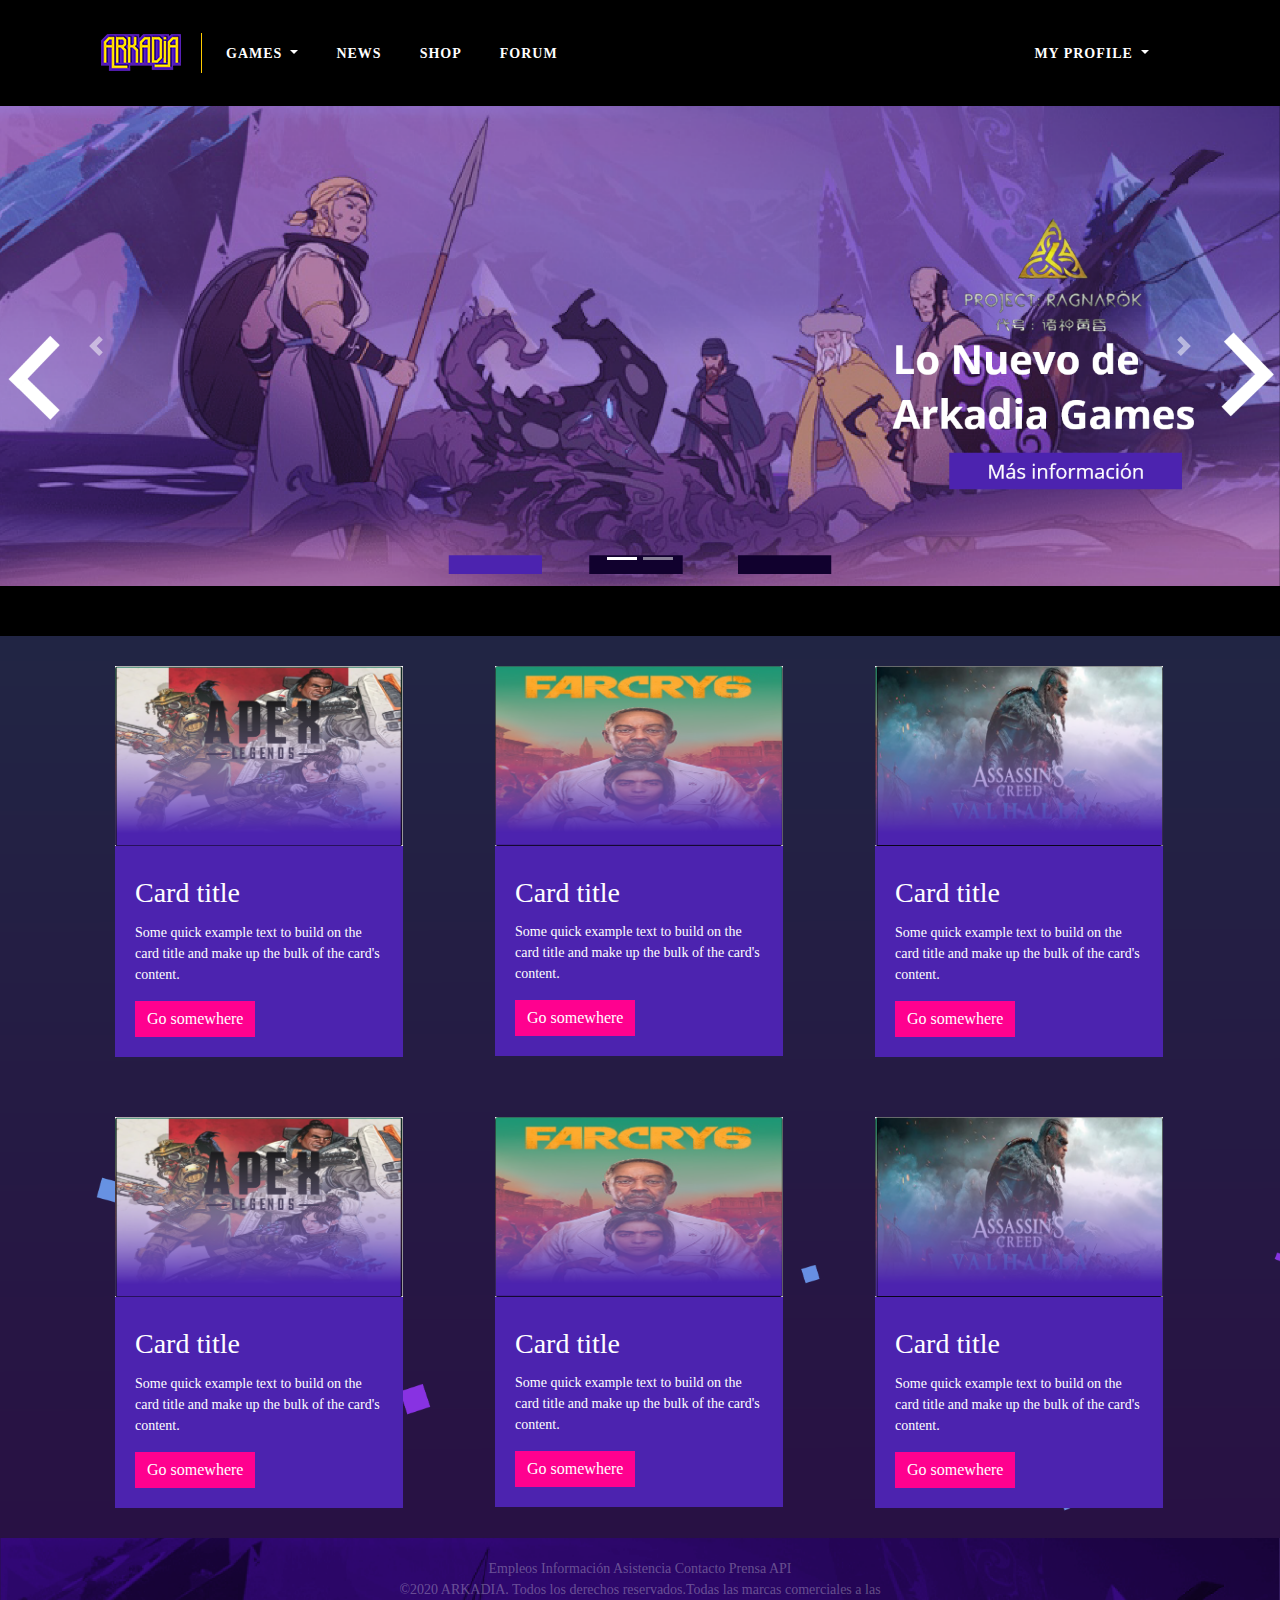
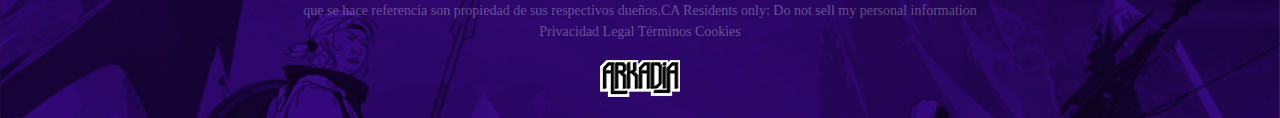
==== shop.html @ a9bccc65 "Add files via upload" ====
<!doctype html>
<html>
<head>
<meta charset="utf-8">
<meta name="viewport" content="width=device-width, initial-scale=1.0">
<title>Arkadia Home</title>
	
<link rel="stylesheet" href="css/bootstrap.min.css">
<link rel="stylesheet" href="css/bootstrap-custom.css">
<link rel="stylesheet" href="css/style.css">
</head>

<body>
	<header>
		<div class="container">
			
			<nav class="navbar navbar-expand-lg navbar-light bg-light">
				<a class="navbar-brand" href="index.html"><img src="img/Arkadia_Logo.png" alt="logotipo Arkadia" class="img-fluid imag"></a>
				<button class="navbar-toggler" type="button" data-toggle="collapse" data-target="#navbar" aria-controls="navbar" aria-expanded="false" aria-label="Toggle navigation">
					<span class="navbar-toggler-icon"></span>
				</button>
			  	<div class="collapse navbar-collapse" id="navbar">
					<ul class="navbar-nav mr-auto">
					  	<li class="nav-item dropdown">
							<a class="nav-link dropdown-toggle" href="#" id="navbarDrop" role="button" data-toggle="dropdown" aria-haspopup="true" aria-expanded="false">
							  Games
							</a>
							<div class="dropdown-menu" aria-labelledby="navbarDrop">
								  <a class="dropdown-item" href="#">...</a>
								  <a class="dropdown-item" href="#">...</a>
								  <div class="dropdown-divider"></div>
								  <a class="dropdown-item" href="#">...</a>
							</div>
					  	</li>
				  		<li class="nav-item">
							<a class="nav-link" href="news.html">News</a>
				  		</li>
						<li class="nav-item">
							<a class="nav-link" href="shop.html">Shop</a>
				  		</li>
						<li class="nav-item">
							<a class="nav-link" href="#">Forum</a>
				  		</li>
					</ul>
					<ul class="navbar-nav ml-auto">
						<li class="nav-item dropdown">
							<a class="nav-link dropdown-toggle" href="#" id="navbarDropdown" role="button" data-toggle="dropdown" aria-haspopup="true" aria-expanded="false">
							  My Profile
							</a>
							<div class="dropdown-menu" aria-labelledby="navbarDropdown">
								  <a class="dropdown-item" href="#">...</a>
								  <a class="dropdown-item" href="#">...</a>
								  <div class="dropdown-divider"></div>
								  <a class="dropdown-item" href="#">...</a>
							</div>
					  	</li>
					</ul>
				</div>
			</nav>

		</div>	
	</header>

	<section id="Carrausel">
		<div id="carouselExampleControls" class="carousel slide shop-car" data-ride="carousel">
		  <ol class="carousel-indicators">
			<li data-target="#carouselExampleControls" data-slide-to="0" class="active"></li>
			<li data-target="#carouselExampleControls" data-slide-to="1"></li>
		  </ol>
		  <div class="carousel-inner">
			<div class="carousel-item active">
			  <img class="d-block w-100" src="img/carrausel.png" alt="First slide">
			</div>
			<div class="carousel-item">
			  <img class="d-block w-100" src="img/carrausel.png" alt="Second slide">
			</div>
		  </div>
		  <a class="carousel-control-prev" href="#carouselExampleControls" role="button" data-slide="prev">
			<span class="carousel-control-prev-icon" aria-hidden="true"></span>
			<span class="sr-only">Previous</span>
		  </a>
		  <a class="carousel-control-next" href="#carouselExampleControls" role="button" data-slide="next">
			<span class="carousel-control-next-icon" aria-hidden="true"></span>
			<span class="sr-only">Next</span>
		  </a>
		</div>
		
	</section>

	<section id="shop-slide" class="section">
		<div class="container">
			<div class="row">
				<article class="col-md-4 col-sm-6">
					<div class="card cshop" style="width: 18rem;">
					  <img class="card-img-top" src="img/shop001nc.png" alt="Card image cap">
					  <div class="card-body">
					    <h3 class="card-title">Card title</h5>
					    <p class="card-text">Some quick example text to build on the card title and make up the bulk of the card's content.</p>
					    <a href="#" class="btns btn btn-primary">Go somewhere</a>
					  </div>
					</div>
				</article>

				<article class="col-md-4 col-sm-6">
					<div class="card cshop" style="width: 18rem;">
					  <img class="card-img-top" src="img/shop002nc.png" alt="Card image cap">
					  <div class="card-body">
					    <h3 class="card-title">Card title</h5>
					    <p class="card-text">Some quick example text to build on the card title and make up the bulk of the card's content.</p>
					    <a href="#" class="btns btn btn-primary">Go somewhere</a>
					  </div>
					</div>
				</article>

				<article class="col-md-4 col-sm-6">
					<div class="card cshop" style="width: 18rem;">
					  <img class="card-img-top" src="img/shop003nc.png" alt="Card image cap">
					  <div class="card-body">
					    <h3 class="card-title">Card title</h5>
					    <p class="card-text">Some quick example text to build on the card title and make up the bulk of the card's content.</p>
					    <a href="#" class="btns btn btn-primary">Go somewhere</a>
					  </div>
					</div>
				</article>

				<article class="col-md-4 col-sm-6">
					<div class="card cshop" style="width: 18rem;">
					  <img class="card-img-top" src="img/shop001nc.png" alt="Card image cap">
					  <div class="card-body">
					    <h3 class="card-title">Card title</h5>
					    <p class="card-text">Some quick example text to build on the card title and make up the bulk of the card's content.</p>
					    <a href="#" class="btns btn btn-primary">Go somewhere</a>
					  </div>
					</div>
				</article>

				<article class="col-md-4 col-sm-6">
					<div class="card cshop" style="width: 18rem;">
					  <img class="card-img-top" src="img/shop002nc.png" alt="Card image cap">
					  <div class="card-body">
					    <h3 class="card-title">Card title</h5>
					    <p class="card-text">Some quick example text to build on the card title and make up the bulk of the card's content.</p>
					    <a href="#" class="btns btn btn-primary">Go somewhere</a>
					  </div>
					</div>
				</article>

				<article class="col-md-4 col-sm-6">
					<div class="card cshop" style="width: 18rem;">
					  <img class="card-img-top" src="img/shop003nc.png" alt="Card image cap">
					  <div class="card-body">
					    <h3 class="card-title">Card title</h5>
					    <p class="card-text">Some quick example text to build on the card title and make up the bulk of the card's content.</p>
					    <a href="#" class="btns btn btn-primary">Go somewhere</a>
					  </div>
					</div>
				</article>
			</div>
		</div>
	</section>
	
	<section id="" class="section">		
		<div class="container">

			
		</div>
	</section>
	
	<footer>
		<p> Empleos   Información   Asistencia   Contacto   Prensa   API <br>©2020 ARKADIA. Todos los derechos reservados.Todas las marcas comerciales a las <br>que se hace referencia son propiedad de sus respectivos dueños.CA Residents only: Do not sell my personal information <br>Privacidad      Legal      Términos     Cookies</p>

		<img src="img/Arkadia_LogoG.png" alt="logotipo Arkadia" class="img-fluid">
	</footer>
	
	<script src="js/jquery.min.js"></script>
	<script src="js/bootstrap.min.js"></script>
	
</body>
</html>
---- css/style.css ----
body{
	font-family: Open Sans;
	font-size: 14px;
	color: #fff;
	background-image: url(../img/Fondo_Main.png);
	background-repeat: no-repeat;
	background-size: cover;
}

h3{
	margin-top: 10px;
	text-align: left;
}

header{
	background-color: #000;
	padding: 20px 0px;
}

header .container{
	text-align: left;
}

header a{
	color: #FFFFFF;
}

header a:hover{
	color: #FFFFFF;
}


header .imag{
	padding-right: 20px;
	border-right: 1px solid #FFCC00;
}

header .list{
	text-align: left;
	font-size: 25px;
	margin: 5px 15px 10px;
}

.imag{
	border-left: 1px solid #ffcc0;
}

footer{
	padding: 20px 0px;
	color: rgba(255, 255, 255, 0.3);
	text-align: center;
	background-image: url(../img/Footer.png);
	background-repeat: no-repeat;
	background-size: cover;
}

footer p{
	text-align: center;
}

#games h2, #new h2{
	text-align: left;
}

#games{
	text-align: center;
	border-top: 6px solid #FFCC00; 
	margin-top: 15px;
	margin-bottom: 10px;
	padding-top: 10px;
}

#games a, #new a{
	color: #FF018F;
	margin-left: 30px;
	margin-top: 12px;
	font-size: 16px;
}

#new{
	text-align: center;
	margin-top: 15px;
	margin-bottom: 10px;
	padding-top: 10px;
	border-bottom: 6px solid #FFCC00;
}

#new .info-new{
	padding: 40px;
	height: 300px;
}

.titles{
	font-size: 10px;
	color: #C4C4C4;
}

#new .info-new{
	background-color: #240F4A;
	margin: 20px 0 30px;
	padding-left: 30px;
}

#new p{
	font-size: 12px;
	text-align: left;
}

#news p{
	font-size: 12px;
	font-weight: 100;
}

#news img{
	margin-bottom: 15px;
}

.shop-car{
	border-bottom: 50px solid #000;
}

#shop-slide{
	text-align: center;
}

.cshop{
	border-radius: 0px;
	border: 0px solid #000;
	margin: 30px;
}

.card-body{

	background-color: #4c23af;
}

.btns{
	background-color: #ff018f;
	border: 0px solid #000;
	border-radius: 0px;
}

#shop-slide h3, p{
	text-align: left;
}

#shop-slide{
	text-align: left;
}
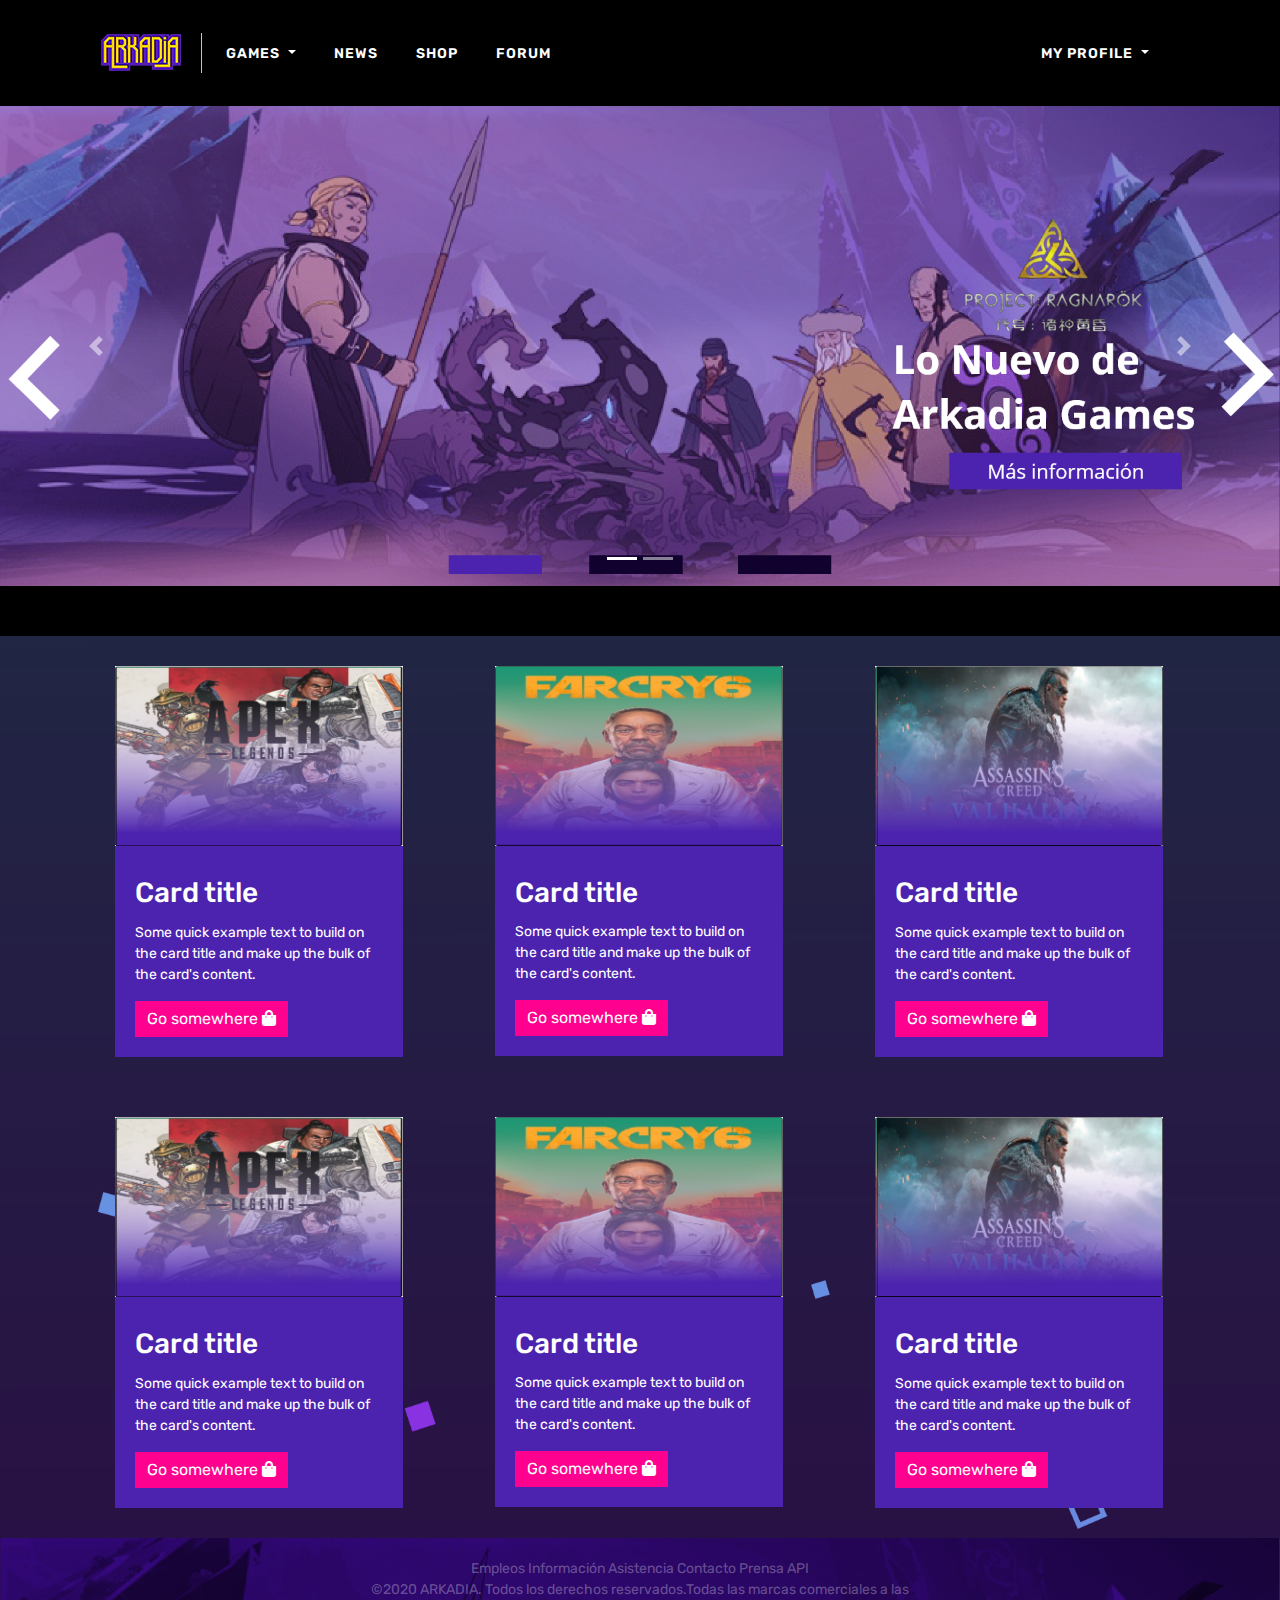
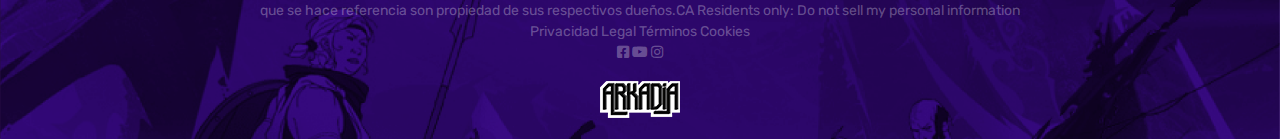
==== commit 7f35eccc: "Add files via upload" ====
--- a/shop.html
+++ b/shop.html
@@ -1,13 +1,16 @@
 <!doctype html>
 <html>
-<head>
-<meta charset="utf-8">
-<meta name="viewport" content="width=device-width, initial-scale=1.0">
-<title>Arkadia Home</title>
+	<head>
+	<meta charset="utf-8">
+	<meta name="viewport" content="width=device-width, initial-scale=1.0">
+	<meta name="keywords" content="juegos, games, digital content, contenido digital, tienda, shop">
+	<meta name="description" content="Tienda digital de la web de arkadia games">
+	<title>Shop</title>
 	
-<link rel="stylesheet" href="css/bootstrap.min.css">
-<link rel="stylesheet" href="css/bootstrap-custom.css">
-<link rel="stylesheet" href="css/style.css">
+	<link rel="stylesheet" href="css/bootstrap.min.css">
+	<link rel="stylesheet" href="css/bootstrap-custom.css">
+	<link rel="stylesheet" href="css/style.css">
+	<link href="https://cdnjs.cloudflare.com/ajax/libs/font-awesome/5.12.1/css/all.min.css" rel="stylesheet">
 </head>
 
 <body>
@@ -48,8 +51,8 @@
 							  My Profile
 							</a>
 							<div class="dropdown-menu" aria-labelledby="navbarDropdown">
-								  <a class="dropdown-item" href="#">...</a>
-								  <a class="dropdown-item" href="#">...</a>
+								  <a class="dropdown-item" href="login.html">LogIn</a>
+								  <a class="dropdown-item" href="#"><i class="fas fa-shopping-cart"></i></a>
 								  <div class="dropdown-divider"></div>
 								  <a class="dropdown-item" href="#">...</a>
 							</div>
@@ -96,7 +99,7 @@
 					  <div class="card-body">
 					    <h3 class="card-title">Card title</h5>
 					    <p class="card-text">Some quick example text to build on the card title and make up the bulk of the card's content.</p>
-					    <a href="#" class="btns btn btn-primary">Go somewhere</a>
+					    <a href="#" class="btns btn btn-primary">Go somewhere <i class="fas fa-shopping-bag"></i></a>
 					  </div>
 					</div>
 				</article>
@@ -107,7 +110,7 @@
 					  <div class="card-body">
 					    <h3 class="card-title">Card title</h5>
 					    <p class="card-text">Some quick example text to build on the card title and make up the bulk of the card's content.</p>
-					    <a href="#" class="btns btn btn-primary">Go somewhere</a>
+					    <a href="#" class="btns btn btn-primary">Go somewhere <i class="fas fa-shopping-bag"></i></a>
 					  </div>
 					</div>
 				</article>
@@ -118,7 +121,7 @@
 					  <div class="card-body">
 					    <h3 class="card-title">Card title</h5>
 					    <p class="card-text">Some quick example text to build on the card title and make up the bulk of the card's content.</p>
-					    <a href="#" class="btns btn btn-primary">Go somewhere</a>
+					    <a href="#" class="btns btn btn-primary">Go somewhere <i class="fas fa-shopping-bag"></i></a>
 					  </div>
 					</div>
 				</article>
@@ -129,7 +132,7 @@
 					  <div class="card-body">
 					    <h3 class="card-title">Card title</h5>
 					    <p class="card-text">Some quick example text to build on the card title and make up the bulk of the card's content.</p>
-					    <a href="#" class="btns btn btn-primary">Go somewhere</a>
+					    <a href="#" class="btns btn btn-primary">Go somewhere <i class="fas fa-shopping-bag"></i></a>
 					  </div>
 					</div>
 				</article>
@@ -140,7 +143,7 @@
 					  <div class="card-body">
 					    <h3 class="card-title">Card title</h5>
 					    <p class="card-text">Some quick example text to build on the card title and make up the bulk of the card's content.</p>
-					    <a href="#" class="btns btn btn-primary">Go somewhere</a>
+					    <a href="#" class="btns btn btn-primary">Go somewhere <i class="fas fa-shopping-bag"></i></a>
 					  </div>
 					</div>
 				</article>
@@ -151,7 +154,7 @@
 					  <div class="card-body">
 					    <h3 class="card-title">Card title</h5>
 					    <p class="card-text">Some quick example text to build on the card title and make up the bulk of the card's content.</p>
-					    <a href="#" class="btns btn btn-primary">Go somewhere</a>
+					    <a href="#" class="btns btn btn-primary">Go somewhere <i class="fas fa-shopping-bag"></i></a>
 					  </div>
 					</div>
 				</article>
@@ -167,7 +170,8 @@
 	</section>
 	
 	<footer>
-		<p> Empleos   Información   Asistencia   Contacto   Prensa   API <br>©2020 ARKADIA. Todos los derechos reservados.Todas las marcas comerciales a las <br>que se hace referencia son propiedad de sus respectivos dueños.CA Residents only: Do not sell my personal information <br>Privacidad      Legal      Términos     Cookies</p>
+		<p> Empleos   Información   Asistencia   Contacto   Prensa   API <br>©2020 ARKADIA. Todos los derechos reservados.Todas las marcas comerciales a las <br>que se hace referencia son propiedad de sus respectivos dueños.CA Residents only: Do not sell my personal information <br>Privacidad      Legal      Términos     Cookies <br><i class="fab fa-facebook-square"></i> 
+		<i class="fab fa-youtube"></i> <i class="fab fa-instagram"></i></p>
 
 		<img src="img/Arkadia_LogoG.png" alt="logotipo Arkadia" class="img-fluid">
 	</footer>
--- a/css/style.css
+++ b/css/style.css
@@ -1,5 +1,8 @@
+@import url('https://fonts.googleapis.com/css2?family=Rubik&display=swap');
+
+
 body{
-	font-family: Open Sans;
+	font-family: 'Rubik', Open Sans;
 	font-size: 14px;
 	color: #fff;
 	background-image: url(../img/Fondo_Main.png);
@@ -60,6 +63,10 @@
 
 #games h2, #new h2{
 	text-align: left;
+}
+
+.info-game{
+	padding-top: 20px;
 }
 
 #games{
@@ -146,4 +153,26 @@
 
 #shop-slide{
 	text-align: left;
+}
+
+#abouticons{
+	background-color: #101011;
+}
+
+#abouticons h3{
+	color: #fff;
+	font-size: 20px;
+}
+
+#abouticons p{
+	font-size: 12px;
+}
+
+#abouticons i{
+	font-size: 32px;
+	color: #4859fc;
+}
+
+#abouticons .row{
+	margin-bottom: 3%;
 }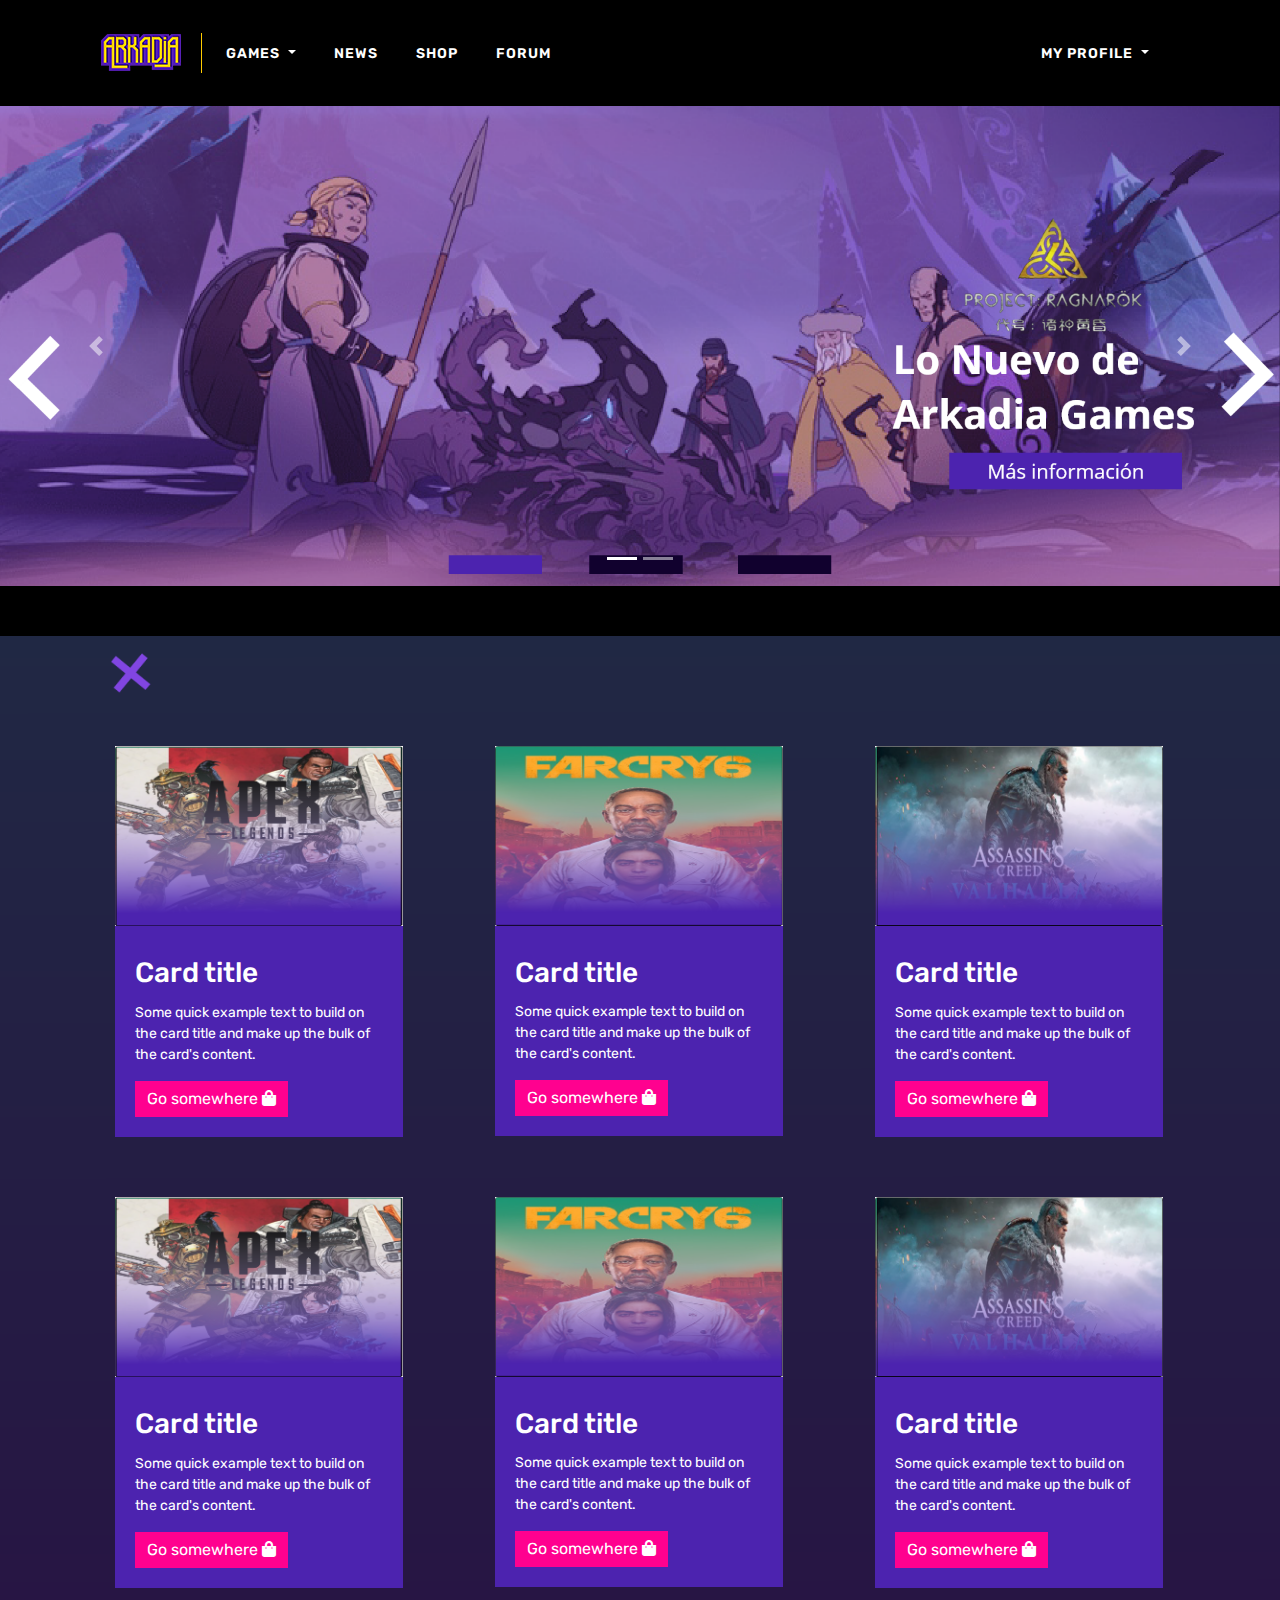
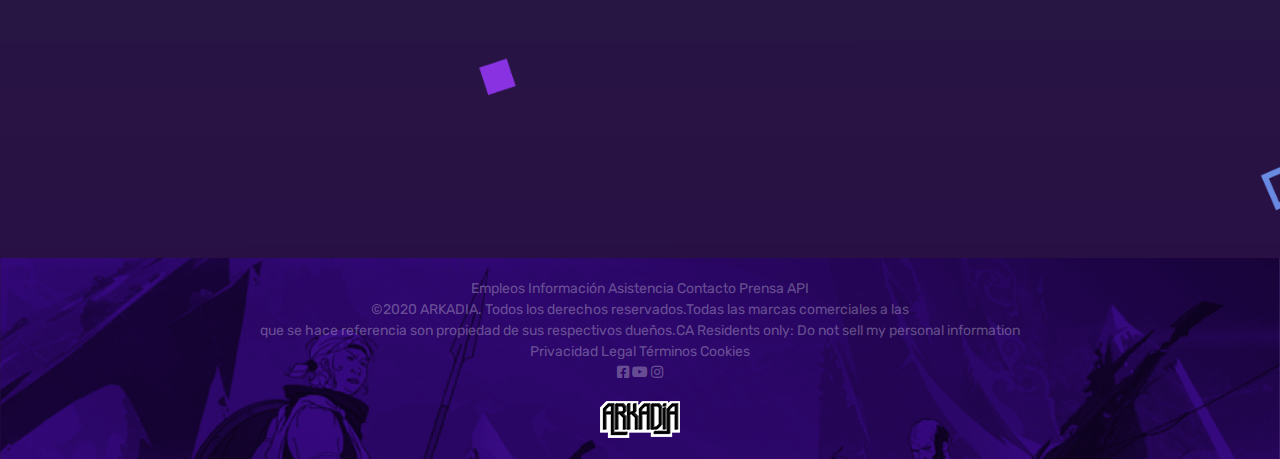
==== commit 3d581ae8: "Add files via upload" ====
--- a/shop.html
+++ b/shop.html
@@ -51,10 +51,10 @@
 							  My Profile
 							</a>
 							<div class="dropdown-menu" aria-labelledby="navbarDropdown">
-								  <a class="dropdown-item" href="login.html">LogIn</a>
+								  <a class="dropdown-item" href="#">LogIn</a>
 								  <a class="dropdown-item" href="#"><i class="fas fa-shopping-cart"></i></a>
 								  <div class="dropdown-divider"></div>
-								  <a class="dropdown-item" href="#">...</a>
+								  <a class="dropdown-item" href="register.html">Register</a>
 							</div>
 					  	</li>
 					</ul>
@@ -97,7 +97,7 @@
 					<div class="card cshop" style="width: 18rem;">
 					  <img class="card-img-top" src="img/shop001nc.png" alt="Card image cap">
 					  <div class="card-body">
-					    <h3 class="card-title">Card title</h5>
+					    <h3 class="card-title">Card title</h3>
 					    <p class="card-text">Some quick example text to build on the card title and make up the bulk of the card's content.</p>
 					    <a href="#" class="btns btn btn-primary">Go somewhere <i class="fas fa-shopping-bag"></i></a>
 					  </div>
@@ -108,7 +108,7 @@
 					<div class="card cshop" style="width: 18rem;">
 					  <img class="card-img-top" src="img/shop002nc.png" alt="Card image cap">
 					  <div class="card-body">
-					    <h3 class="card-title">Card title</h5>
+					    <h3 class="card-title">Card title</h3>
 					    <p class="card-text">Some quick example text to build on the card title and make up the bulk of the card's content.</p>
 					    <a href="#" class="btns btn btn-primary">Go somewhere <i class="fas fa-shopping-bag"></i></a>
 					  </div>
@@ -119,7 +119,7 @@
 					<div class="card cshop" style="width: 18rem;">
 					  <img class="card-img-top" src="img/shop003nc.png" alt="Card image cap">
 					  <div class="card-body">
-					    <h3 class="card-title">Card title</h5>
+					    <h3 class="card-title">Card title</h3>
 					    <p class="card-text">Some quick example text to build on the card title and make up the bulk of the card's content.</p>
 					    <a href="#" class="btns btn btn-primary">Go somewhere <i class="fas fa-shopping-bag"></i></a>
 					  </div>
@@ -130,7 +130,7 @@
 					<div class="card cshop" style="width: 18rem;">
 					  <img class="card-img-top" src="img/shop001nc.png" alt="Card image cap">
 					  <div class="card-body">
-					    <h3 class="card-title">Card title</h5>
+					    <h3 class="card-title">Card title</h3>
 					    <p class="card-text">Some quick example text to build on the card title and make up the bulk of the card's content.</p>
 					    <a href="#" class="btns btn btn-primary">Go somewhere <i class="fas fa-shopping-bag"></i></a>
 					  </div>
@@ -141,7 +141,7 @@
 					<div class="card cshop" style="width: 18rem;">
 					  <img class="card-img-top" src="img/shop002nc.png" alt="Card image cap">
 					  <div class="card-body">
-					    <h3 class="card-title">Card title</h5>
+					    <h3 class="card-title">Card title</h3>
 					    <p class="card-text">Some quick example text to build on the card title and make up the bulk of the card's content.</p>
 					    <a href="#" class="btns btn btn-primary">Go somewhere <i class="fas fa-shopping-bag"></i></a>
 					  </div>
@@ -152,7 +152,7 @@
 					<div class="card cshop" style="width: 18rem;">
 					  <img class="card-img-top" src="img/shop003nc.png" alt="Card image cap">
 					  <div class="card-body">
-					    <h3 class="card-title">Card title</h5>
+					    <h3 class="card-title">Card title</h3>
 					    <p class="card-text">Some quick example text to build on the card title and make up the bulk of the card's content.</p>
 					    <a href="#" class="btns btn btn-primary">Go somewhere <i class="fas fa-shopping-bag"></i></a>
 					  </div>
--- a/css/style.css
+++ b/css/style.css
@@ -155,24 +155,43 @@
 	text-align: left;
 }
 
-#abouticons{
-	background-color: #101011;
+#contactinfo {
+	margin-top: -7%;
 }
 
-#abouticons h3{
-	color: #fff;
-	font-size: 20px;
+#Register{
+	margin-bottom: 100px;
+	margin-top: 100px; 
 }
 
-#abouticons p{
-	font-size: 12px;
+#contactform input, #contactform textarea{
+	background-color: #eee;
+	border-radius: 0;
+	padding: 25px 10px;
 }
 
-#abouticons i{
-	font-size: 32px;
-	color: #4859fc;
+#contactform select{
+	background-color: #eee;
+	border-radius: 0;
 }
 
-#abouticons .row{
-	margin-bottom: 3%;
+.btn-color{
+	padding: 10px 30px;
+	font-size: 13px;
+	font-weight: 600;
+	background-color: #ffcc00;
+	border: 0;
+	color: #11012e;
+	text-transform: uppercase;
+	letter-spacing: 1px;
+}
+
+.btn-blanco:hover{
+	background-color: #4859FC;
+	border-color: #4859FC;
+	border: 1;
+}
+
+.section{
+	padding: 80px 0;
 }